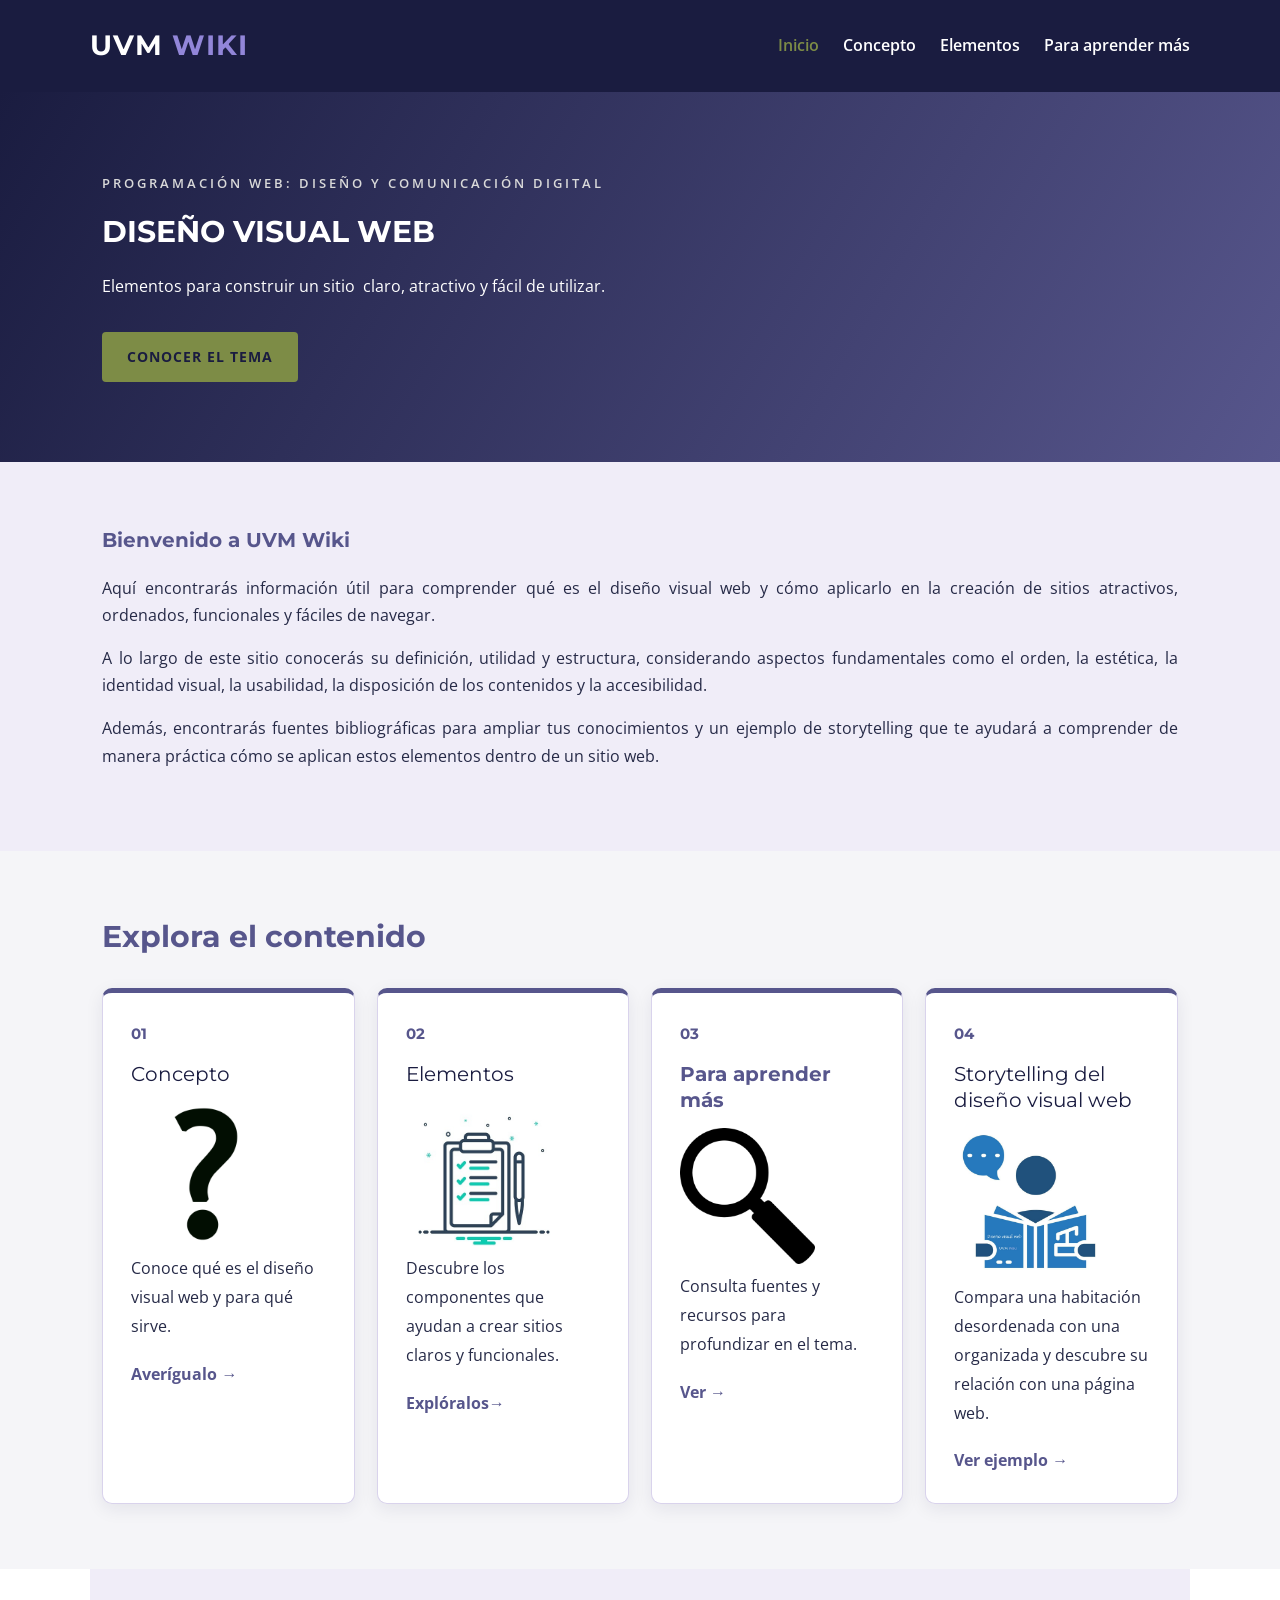
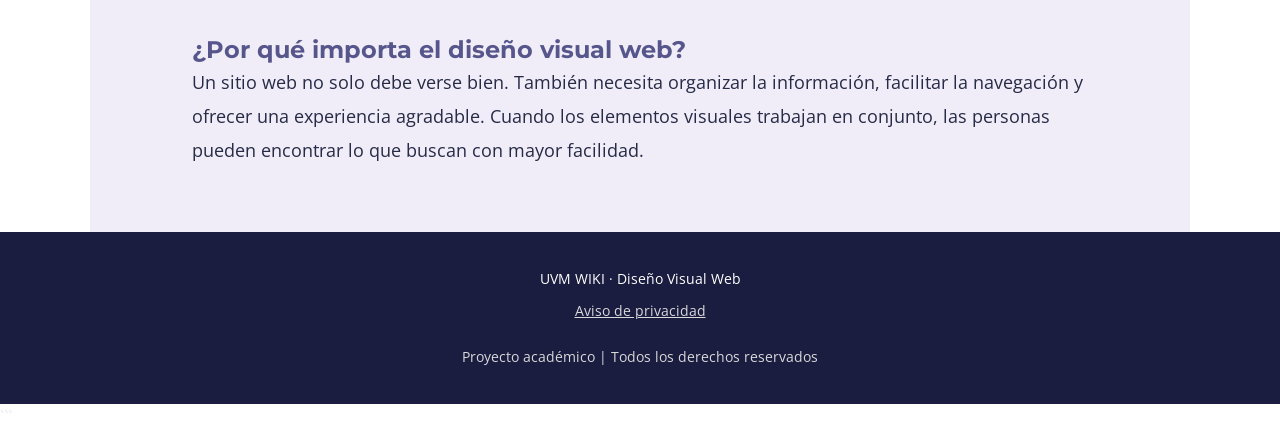
==== index.html @ 78a5c814 "Add files via upload" ====
<!DOCTYPE html>
<html lang="es">
<head>
    <meta charset="utf-8">
    <meta name="viewport" content="width=device-width, initial-scale=1.0">
    <title>UVM Wiki | Diseño Visual Web</title>
    <link rel="stylesheet" href="estilos.css">
    <link href="https://fonts.googleapis.com/css2?family=Montserrat:wght@600;700&family=Open+Sans:wght@400;600&display=swap" rel="stylesheet">
    <style type="text/css">
    body,td,th {
    font-family: "Open Sans", sans-serif;
    color: #E8EAF5;
}
    </style>
</head>

<body>
    <header class="encabezado">
        <div class="logo">UVM <span>WIKI</span></div>

        <nav>
            <a class="activo" href="index.html">Inicio</a>
            <a href="concepto.html">Concepto</a>
            <a href="elementos.html">Elementos</a>
            <a href="aprender.html">Para aprender más</a>
        </nav>
    </header>

    <main>
        <section class="portada">
            <div class="portada-texto">
                <p class="etiqueta">PROGRAMACIÓN WEB: DISEÑO Y COMUNICACIÓN DIGITAL</p>
                <h1>DISEÑO VISUAL WEB</h1>
                <p>Elementos para construir un sitio&nbsp;    claro, atractivo y fácil de utilizar.</p>
                <a class="boton" href="concepto.html">CONOCER EL TEMA</a>
          </div>
        </section>

        <section class="introduccion">
            <h2>Bienvenido a UVM Wiki</h2>
            <p>Aquí encontrarás información útil para comprender qué es el diseño visual web y cómo aplicarlo en la creación de sitios atractivos, ordenados, funcionales y fáciles de navegar.</p>
            <p>A lo largo de este sitio conocerás su definición, utilidad y estructura, considerando aspectos fundamentales como el orden, la estética, la identidad visual, la usabilidad, la disposición de los contenidos y la accesibilidad.</p>
            <p>Además, encontrarás fuentes bibliográficas para ampliar tus conocimientos y un ejemplo de storytelling que te ayudará a comprender de manera práctica cómo se aplican estos elementos dentro de un sitio web.</p>
        </section>

        <section class="secciones">
            <h2>Explora el contenido</h2>

            <div class="tarjetas">
                <article class="tarjeta">
                    <div class="numero">01</div>
                    <h3>Concepto</h3>
                    <img src="concepto.jpg" width="150" height="144" alt=""/>
                    <p>Conoce qué es el diseño visual web y para qué sirve.</p>
                    <a href="concepto.html">Averígualo →</a>
                </article>

                <article class="tarjeta">
                  <div class="numero">02</div>
                    <h3>Elementos</h3>
                    <img src="elementos.jpg" width="150" height="144" alt=""/>
                    <p>Descubre los componentes que ayudan a crear sitios claros y funcionales.</p>
                    <a href="elementos.html">Explóralos→</a>
                </article>

              <article class="tarjeta">
                    <div class="numero">03</div>
                    <h3><a href="lupa.jpeg">Para aprender más</a></h3>
<img src="Lupa.vector" width="135" height="136" alt=""/>
                    <p>Consulta fuentes y recursos para profundizar en el tema.</p>
<a href="aprender.html">Ver  →</a>
                </article>

                <article class="tarjeta">
                  <div class="numero">04</div>
<h3>Storytelling del diseño visual web</h3>
<img src="storytelling" width="150" height="147" alt=""/>
                    <p>Compara una habitación desordenada con una organizada y descubre su relación con una página web.</p>
<a href="ejemplos.html">Ver ejemplo →</a>
              </article>
            </div>
        </section>

        <section class="importancia">
            <h2>¿Por qué importa el diseño visual web?</h2>
            <p>Un sitio web no solo debe verse bien. También necesita organizar la información, facilitar la navegación y ofrecer una experiencia agradable. Cuando los elementos visuales trabajan en conjunto, las personas pueden encontrar lo que buscan con mayor facilidad.</p>
        </section>
    </main>

    <footer>
      <p>UVM WIKI · Diseño Visual Web</p>
        <a href="privacidad.html">Aviso de privacidad</a>
        <p class="copyright">Proyecto académico | Todos los derechos reservados</p>
    </footer>
</body>
</html>
```
---- estilos.css ----
* {
    box-sizing: border-box;
    margin: 0;
    padding: 0;
}

body {
    font-family: 'Open Sans', sans-serif;
    background: #FFFFFF;
    color: #262A47;
    line-height: 1.7;
}

/* ENCABEZADO */
.encabezado {
    background: #1A1C40;
    color: #FFFFFF;
    padding: 22px 7%;
    display: flex;
    justify-content: space-between;
    align-items: center;
    gap: 30px;
    flex-wrap: wrap;
}

.logo {
    font-family: 'Montserrat', sans-serif;
    font-size: 28px;
    font-weight: 700;
    letter-spacing: 1px;
}

.logo span {
    color: #9286D9;
}

nav {
    display: flex;
    flex-wrap: wrap;
    gap: 24px;
}

nav a {
    color: #FFFFFF;
    text-decoration: none;
    font-size: 16px;
    font-weight: 600;
    transition: color 0.2s;
}

nav a:hover,
nav a.activo {
    color: #7D8C46;
}

/* PORTADA */
.portada {
    background: linear-gradient(120deg, #1A1C40, #57568C);
    color: #FFFFFF;
    padding: 80px 8%;
}

.portada-texto {
    max-width: 750px;
}

.etiqueta {
    color: #D9D9D9;
    font-size: 13px;
    font-weight: 600;
    letter-spacing: 3px;
    margin-bottom: 18px;
}

h1, h2, h3 {
    font-family: 'Montserrat', sans-serif;
    line-height: 1.3;
}

h1 {
    font-size: 30px;
    margin-bottom: 22px;
}

.portada-texto > p:not(.etiqueta) {
    font-size: 16 px;
    max-width: 600px;
    margin-bottom: 32px;
    color: #FFFFFF;
    text-align: justify;
}

/* BOTONES */
.boton {
    display: inline-block;
    background: #7D8C46;
    color: #1A1C40;
    padding: 13px 25px;
    border-radius: 4px;
    text-decoration: none;
    font-weight: 700;
    font-size: 14px;
    letter-spacing: 1px;
}

.boton:hover {
    background: #637035;
}

.boton:hover {
    background: #637035;
}

/* ESPACIADO DE LAS SECCIONES */
.introduccion,
.secciones,
.importancia {
    padding: 65px 8%;
}

/* INTRODUCCIÓN: FONDO LILA DE LADO A LADO */
.introduccion {
    width: 100%;
    max-width: none;
    margin: 0;
    background-color: #F0EDF8;
}

/* TÍTULOS DE LA INTRODUCCIÓN */
.introduccion h2 {
    font-size: 20px;
    color: #57568C;
    margin-bottom: 22px;
}

/* PÁRRAFO DE LA INTRODUCCIÓN */
.introduccion p {
    margin-bottom: 16px;
    color: #262A47;
    text-align: justify;
}

/* SECCIÓN DE TARJETAS */
.secciones {
    background: #F5F5F8;
}

.tarjetas {
    display: grid;
    grid-template-columns: repeat(auto-fit, minmax(220px, 1fr));
    gap: 22px;
    margin-top: 30px;
}

.tarjeta {
    background: #FFFFFF;
    padding: 28px;
    border: 1px solid #D9D9D9;
    border-radius: 8px;
    transition: transform 0.2s, box-shadow 0.2s;
}

.tarjeta:hover {
    transform: translateY(-5px);
    box-shadow: 0 8px 22px rgba(26, 28, 64, 0.12);
}

.numero {
    color: #57568C;
    font-family: 'Montserrat', sans-serif;
    font-size: 15px;
    font-weight: 700;
    margin-bottom: 15px;
}

.tarjeta h3 {
    color: #1A1C40;
    font-size: 18px;
    margin-bottom: 12px;
}

.tarjeta p {
    font-size: 14px;
    margin-bottom: 20px;
}

.tarjeta a {
    color: #7D8C46;
    font-weight: 700;
    text-decoration: none;
}

.tarjeta a:hover {
    color: #57568C;
    text-decoration: underline;
}

/* SECCIÓN DE IMPORTANCIA */
.importancia {
    max-width: 1100px;
    margin: auto;
}

/* PIE DE PÁGINA */
footer {
    background: #1A1C40;
    color: #FFFFFF;
    padding: 35px 8%;
    text-align: center;
    font-size: 14px;
}

footer a {
    display: inline-block;
    color: #D9D9D9;
    margin: 8px 0;
}

.copyright {
    color: #D9D9D9;
    font-size: 14px;
    margin-top: 14px;
}

/* ADAPTACIÓN PARA CELULARES */
@media (max-width: 650px) {
    .encabezado {
        flex-direction: column;
        align-items: flex-start;
    }

    nav {
        gap: 14px;
    }

    .portada {
        padding: 55px 7%;
    }

    .introduccion,
    .secciones,
    .importancia {
        padding: 45px 7%;
    }

    h1 {
        font-size: 30px;
    }

    h2 {
        font-size: 23px;
    }

    .tarjeta h3 {
        font-size: 17px;
    }
}
/* Textos generales de las tarjetas */
.tarjeta,
.tarjeta h3,
.tarjeta p,
.tarjeta li {
    color: #262A47 !important;
}

/* Títulos de las cuatro tarjetas */
.tarjeta h3 {
    color: #1A1C40 !important;
    font-weight: normal;
}

/* Descripciones debajo de los títulos */
.tarjeta p {
    color: #262A47 !important;
    font-size: 16px;
    line-height: 1.8;
}

/* Enlaces de las tarjetas */
.tarjeta a {
    color: #57568C !important;
}

/* Sección: ¿Por qué importa el diseño visual web? */
.importancia {
    background-color: #F0EDF8 !important;
    color: #262A47 !important;
}

/* Títulos de la sección Importancia */
.importancia h2,
.importancia h3,
.importancia h4 {
    color: #57568C !important;
}

/* Párrafos y listas de la sección Importancia */
.importancia p,
.importancia li {
    color: #262A47 !important;
    font-size: 18px;
    line-height: 1.9;
}

/* Cualquier texto dentro de Importancia */
.importancia * {
    color: #262A47;
}

/* Mantener los títulos morados */
.importancia h2,
.importancia h3,
.importancia h4 {
    color: #57568C !important;
}

.resumen {
    background-color: #FFFFFF !important;
    color: #262A47 !important;
}


.resumen h3 {
    color: #57568C !important;
}

.resumen p {
    color: #262A47 !important;
}/* CUATRO TARJETAS UVM WIKI */
.tarjetas .tarjeta {
    background-color: #FFFFFF;
    color: #262A47;
    border: 1px solid #D9D3EC;
    border-top: 5px solid #57568C;
    border-radius: 10px;
    padding: 28px;
    box-shadow: 0 5px 18px rgba(26, 28, 64, 0.08);
    transition: transform 0.25s ease,
                box-shadow 0.25s ease;
}

.tarjetas .tarjeta h3 {
    color: #1A1C40 !important;
    font-size: 20px;
    margin-bottom: 15px;
}

.tarjetas .tarjeta p {
    color: #262A47 !important;
    font-size: 16px;
    line-height: 1.8;
}

.tarjetas .tarjeta a {
    display: inline-block;
    color: #57568C !important;
    font-weight: 700;
    text-decoration: none;
}

.tarjetas .tarjeta a:hover {
    color: #7D8C46 !important;
    text-decoration: underline;
}

.tarjetas .tarjeta:hover {
    transform: translateY(-5px);
    box-shadow: 0 10px 25px rgba(26, 28, 64, 0.14);
    border-top-color: #9286D9;
}/* CORREGIR EL TITULO SOBRE LAS CUATRO TARJETAS */
.secciones > h2 {
    color: #57568C !important;
    font-family: 'Montserrat', sans-serif;
    font-size: 30px;
    line-height: 1.4;
    margin-bottom: 20px;
}

.secciones > p {
    color: #262A47 !important;
    font-size: 17px;
    line-height: 1.8;
    margin-bottom: 25px;
}
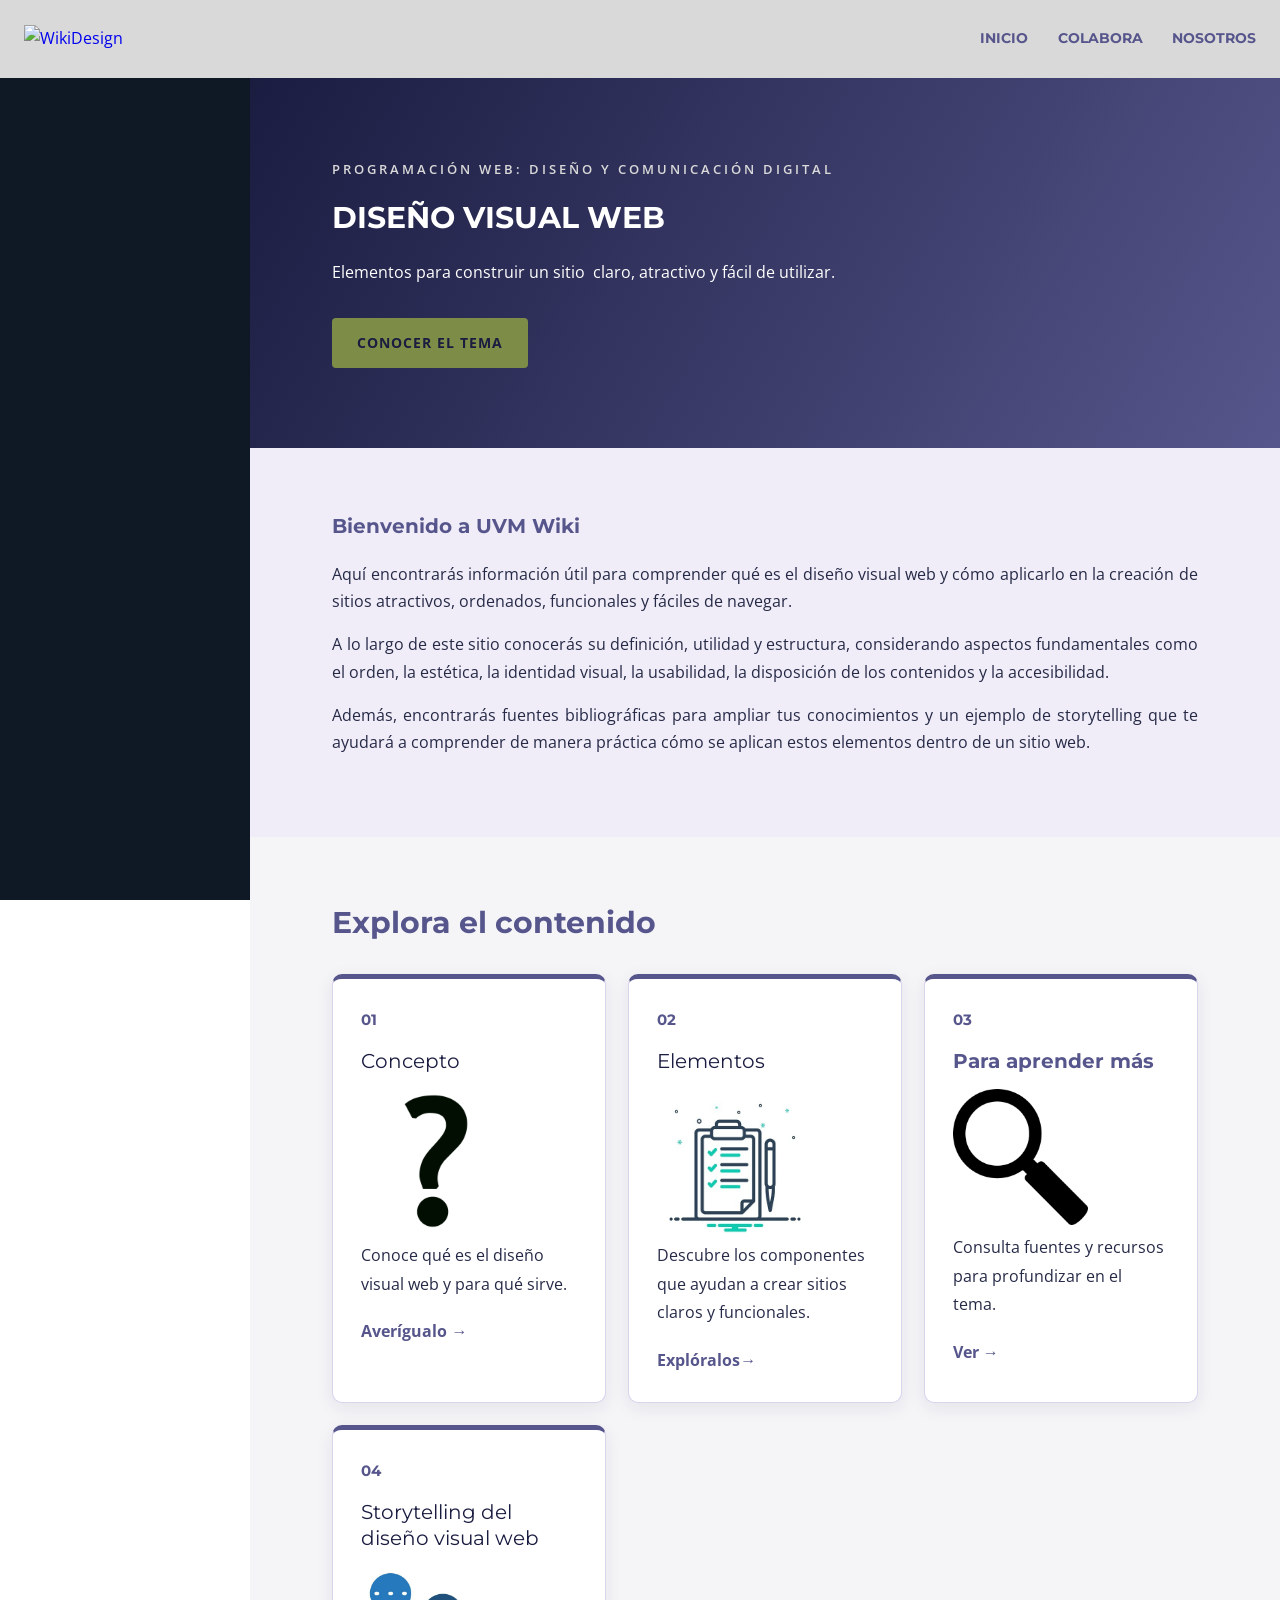
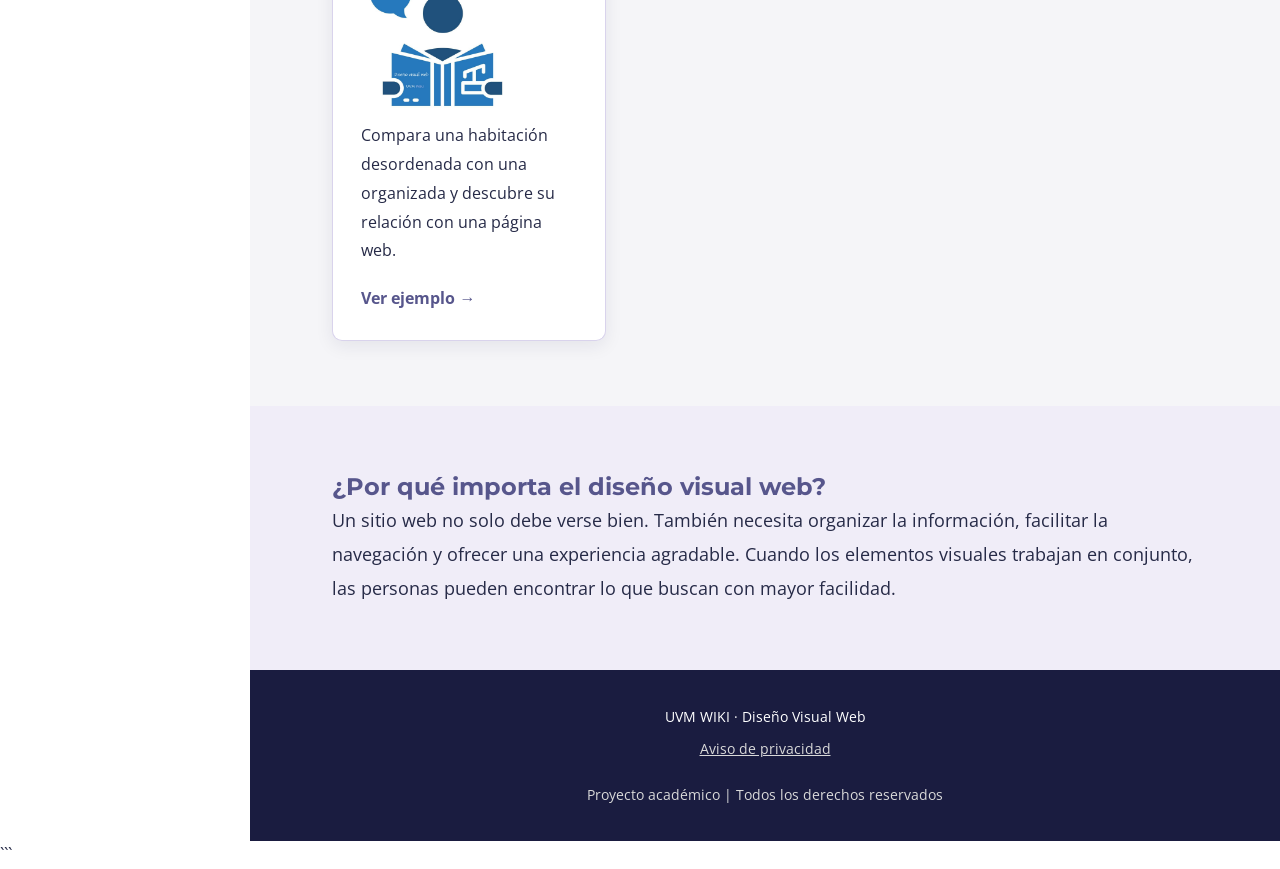
==== commit 027301ea: "Add files via upload" ====
--- a/index.html
+++ b/index.html
@@ -6,26 +6,23 @@
     <meta name="viewport" content="width=device-width, initial-scale=1.0">
     <title>UVM Wiki | Diseño Visual Web</title>
     <link rel="stylesheet" href="estilos.css">
+<link rel="stylesheet" href="integracion.css">
     <link href="https://fonts.googleapis.com/css2?family=Montserrat:wght@600;700&family=Open+Sans:wght@400;600&display=swap" rel="stylesheet">
-    <style type="text/css">
-    body,td,th {
-    font-family: "Open Sans", sans-serif;
-    color: #E8EAF5;
-}
-    </style>
+    
 </head>
 
 <body>
-    <header class="encabezado">
-        <div class="logo">UVM <span>WIKI</span></div>
-
-        <nav>
-            <a class="activo" href="index.html">Inicio</a>
-            <a href="concepto.html">Concepto</a>
-            <a href="elementos.html">Elementos</a>
-            <a href="aprender.html">Para aprender más</a>
-        </nav>
-    </header>
+    <header class="barra-superior">
+  <a class="marca" href="https://uvmwiki.dreamhosters.com/index.html" aria-label="WikiDesign, ir al inicio">
+    <img src="assets/logo-principal.png" alt="WikiDesign">
+  </a>
+  <nav aria-label="Navegación principal">
+    <a href="https://uvmwiki.dreamhosters.com/index.html">Inicio</a>
+    <a href="https://uvmwiki.dreamhosters.com/colabora/">Colabora</a>
+    <a href="https://uvmwiki.dreamhosters.com/nosotros/">Nosotros</a>
+  </nav>
+</header>
+<aside class="sidebar" aria-label="Menú lateral de temas"></aside>
 
     <main>
         <section class="portada">
@@ -77,8 +74,7 @@
 <h3>Storytelling del diseño visual web</h3>
 <img src="storytelling" width="150" height="147" alt=""/>
                     <p>Compara una habitación desordenada con una organizada y descubre su relación con una página web.</p>
-<a href="ejemplos.html">Ver ejemplo →</a>
-              </article>
+<a href="./ejemplos.html">Ver ejemplo →</a>              </article>
             </div>
         </section>
 
@@ -93,6 +89,7 @@
         <a href="privacidad.html">Aviso de privacidad</a>
         <p class="copyright">Proyecto académico | Todos los derechos reservados</p>
     </footer>
+<script src="js/menu-temas.js"></script>
 </body>
 </html>
 ```
--- a/estilos.css
+++ b/estilos.css
@@ -382,3 +382,26 @@
     line-height: 1.8;
     margin-bottom: 25px;
 }
+
+/* Botón para regresar al inicio */
+.volver-inicio {
+    margin: 30px 0;
+    text-align: center;
+}
+
+.volver-inicio a {
+    display: inline-block;
+    background-color: #1A1C40;
+    color: #FFFFFF;
+    padding: 12px 22px;
+    border-radius: 8px;
+    text-decoration: none;
+    font-weight: 600;
+    transition: background-color 0.3s ease;
+}
+
+.volver-inicio a:hover {
+    background-color: #7D8C46;
+    color: #FFFFFF;
+}
+
--- a/integracion.css
+++ b/integracion.css
@@ -0,0 +1,297 @@
+@import url('https://fonts.googleapis.com/css2?family=Lora:wght@400;500;600;700&family=Montserrat:wght@400;500;600;700;800&family=Open+Sans:wght@400;500;600;700&display=swap');
+
+:root {
+  --fondo: #0F1926;
+  --azul-profundo: #1A1C40;
+  --azul-panel: #262A47;
+  --morado: #57568C;
+  --lila: #9286D9;
+  --gris-claro: #D9D9D9;
+  --oliva: #7D8C46;
+}
+
+* { box-sizing: border-box; }
+
+body {
+  padding-top: 0;
+  background: #FFFFFF;
+}
+
+/* Menú principal superior */
+.barra-superior {
+  min-height: 78px;
+  width: 100%;
+  display: flex;
+  align-items: center;
+  justify-content: space-between;
+  gap: 24px;
+  padding: 10px 24px;
+  background: var(--gris-claro);
+  position: sticky;
+  top: 0;
+  z-index: 100;
+}
+
+.barra-superior .marca {
+  display: block;
+  flex: 0 0 auto;
+  width: min(190px, 25vw);
+  text-decoration: none;
+}
+
+.barra-superior .marca img {
+  display: block;
+  width: 100%;
+  height: auto;
+}
+
+.barra-superior nav {
+  display: flex;
+  align-items: center;
+  justify-content: center;
+  flex-wrap: wrap;
+  gap: clamp(12px, 2.3vw, 32px);
+  margin-left: auto;
+}
+
+.barra-superior nav a {
+  color: var(--morado);
+  font-family: "Montserrat", sans-serif;
+  font-size: 14px;
+  font-weight: 700;
+  text-decoration: none;
+  text-transform: uppercase;
+  white-space: nowrap;
+}
+
+.barra-superior nav a:hover,
+.barra-superior nav a[aria-current="page"] {
+  color: var(--oliva);
+}
+
+/* Menú lateral izquierdo de temas */
+.sidebar {
+  position: fixed;
+  top: 78px;
+  bottom: 0;
+  left: 0;
+  width: 250px;
+  overflow-x: visible;
+  overflow-y: auto;
+  display: block;
+  background: var(--fondo);
+  z-index: 95;
+}
+
+.panel-menu {
+  position: relative;
+  isolation: isolate;
+  overflow: visible;
+  margin: 0;
+  padding: 16px;
+  background: var(--fondo);
+}
+
+.panel-menu.temas { z-index: 2; }
+.panel-menu::before {
+  content: "";
+  position: absolute;
+  z-index: 0;
+  inset: 0;
+  border-radius: 0 0 5rem 0;
+  pointer-events: none;
+}
+.panel-menu.temas::before { background: var(--morado); }
+.panel-menu summary,
+.panel-menu nav,
+.panel-menu .tema-activo {
+  position: relative;
+  z-index: 1;
+}
+.panel-menu > summary {
+  display: flex;
+  align-items: center;
+  justify-content: space-between;
+  padding: 4px 0 12px;
+  color: var(--gris-claro);
+  font-family: "Montserrat", sans-serif;
+  font-size: 17px;
+  font-weight: 700;
+  cursor: pointer;
+  list-style: none;
+}
+.panel-menu > summary::-webkit-details-marker { display: none; }
+.panel-menu > summary::marker { content: ""; }
+.panel-menu > summary::after {
+  content: "↑";
+  display: grid;
+  place-items: center;
+  flex: 0 0 2rem;
+  width: 2rem;
+  height: 2rem;
+  border-radius: 50%;
+  background: var(--gris-claro);
+  color: var(--azul-profundo);
+  font-size: 1.35rem;
+  font-weight: bold;
+  line-height: 1;
+}
+.panel-menu:not([open]) > summary::after { content: "↓"; }
+
+.sidebar nav {
+  display: block;
+  margin: 0;
+  padding: 0 0 2rem;
+}
+.sidebar nav ul {
+  display: block;
+  list-style: none;
+  padding: 0;
+  margin: 0;
+}
+.sidebar nav li {
+  display: block;
+  margin: 0 0 8px;
+  padding: 0;
+}
+.sidebar nav a {
+  color: var(--gris-claro);
+  font-size: 12.5px;
+  line-height: 1.35;
+  text-decoration: none;
+}
+.sidebar nav a:hover { color: #FFFFFF; }
+.icono-tema {
+  display: block;
+  width: 20px;
+  height: 20px;
+  flex: 0 0 20px;
+  object-fit: contain;
+}
+.panel-menu.temas .tema-item { position: relative; }
+.panel-menu.temas .tema-boton {
+  display: flex;
+  align-items: center;
+  gap: .55rem;
+  width: 100%;
+  padding: 7px 1.4rem 7px 0;
+  border: 0;
+  background: transparent;
+  cursor: pointer;
+  text-align: left;
+  color: var(--gris-claro);
+  font-family: "Open Sans", sans-serif;
+  font-size: 13px;
+  line-height: 1.35;
+}
+.panel-menu.temas .tema-boton::after {
+  content: "▸";
+  position: absolute;
+  right: .35rem;
+  font-size: .85rem;
+  color: var(--gris-claro);
+}
+.panel-menu.temas .tema-boton:hover span,
+.panel-menu.temas .tema-item.abierto .tema-boton span {
+  text-decoration: underline;
+}
+.panel-menu.temas .parejas {
+  position: absolute;
+  left: 100%;
+  top: -4px;
+  z-index: 150;
+  min-width: 250px;
+  max-width: 320px;
+  margin: 0 0 0 6px;
+  padding: 10px 6px;
+  list-style: none;
+  background: var(--azul-panel);
+  border: 1px solid var(--morado);
+  border-radius: 0 16px 16px 16px;
+  box-shadow: 6px 8px 24px rgba(0,0,0,.35);
+  display: none;
+}
+.panel-menu.temas .parejas::before {
+  content: "";
+  position: absolute;
+  left: -8px;
+  top: 0;
+  width: 8px;
+  height: 100%;
+}
+.panel-menu.temas .tema-item:hover .parejas,
+.panel-menu.temas .tema-item:focus-within .parejas,
+.panel-menu.temas .tema-item.abierto .parejas { display: block; }
+.panel-menu.temas .parejas li { margin: 0; }
+.panel-menu.temas .parejas a {
+  display: block;
+  padding: 7px 12px;
+  border-radius: 10px;
+  color: #e4e2f5;
+  font-size: 12.5px;
+  line-height: 1.35;
+}
+.panel-menu.temas .parejas a:hover {
+  background: var(--morado);
+  color: #FFFFFF;
+}
+.panel-menu.temas .tema-activo .tema-boton span {
+  font-weight: 700;
+  text-decoration: underline;
+  text-underline-offset: 2px;
+}
+
+/* Mantener el contenido de Etapa 4, dejando espacio para el menú lateral */
+body > main {
+  margin-left: 250px;
+  width: calc(100% - 250px);
+  min-width: 0;
+}
+body > footer {
+  margin-left: 250px;
+}
+
+/* Evitar que reglas globales del CSS original afecten los submenús */
+.sidebar, .sidebar * { box-sizing: border-box; }
+.sidebar img { max-width: 100%; }
+.sidebar .tema-boton img { width: 20px; height: 20px; }
+.sidebar .parejas { padding-left: 6px; }
+.sidebar .parejas li { margin: 0; }
+.sidebar .parejas a { white-space: normal; }
+
+/* Tablet y móvil */
+@media (max-width: 900px) {
+  .barra-superior {
+    flex-wrap: wrap;
+    justify-content: center;
+    gap: 10px 20px;
+  }
+  .barra-superior .marca { width: 160px; }
+  .barra-superior nav { margin: 0; }
+  .sidebar { width: 230px; }
+  body > main { margin-left: 230px; width: calc(100% - 230px); }
+  body > footer { margin-left: 230px; }
+}
+@media (max-width: 700px) {
+  .barra-superior { position: relative; padding: 12px 16px; }
+  .barra-superior nav { gap: 10px 16px; }
+  .barra-superior nav a { font-size: 12px; }
+  .sidebar {
+    position: relative;
+    top: auto;
+    bottom: auto;
+    width: 100%;
+    max-height: none;
+    overflow: visible;
+  }
+  body > main { margin-left: 0; width: 100%; }
+  body > footer { margin-left: 0; }
+  .panel-menu.temas .parejas {
+    position: static;
+    margin: 4px 0 8px 28px;
+    min-width: 0;
+    max-width: none;
+    border-radius: 12px;
+    box-shadow: none;
+  }
+}
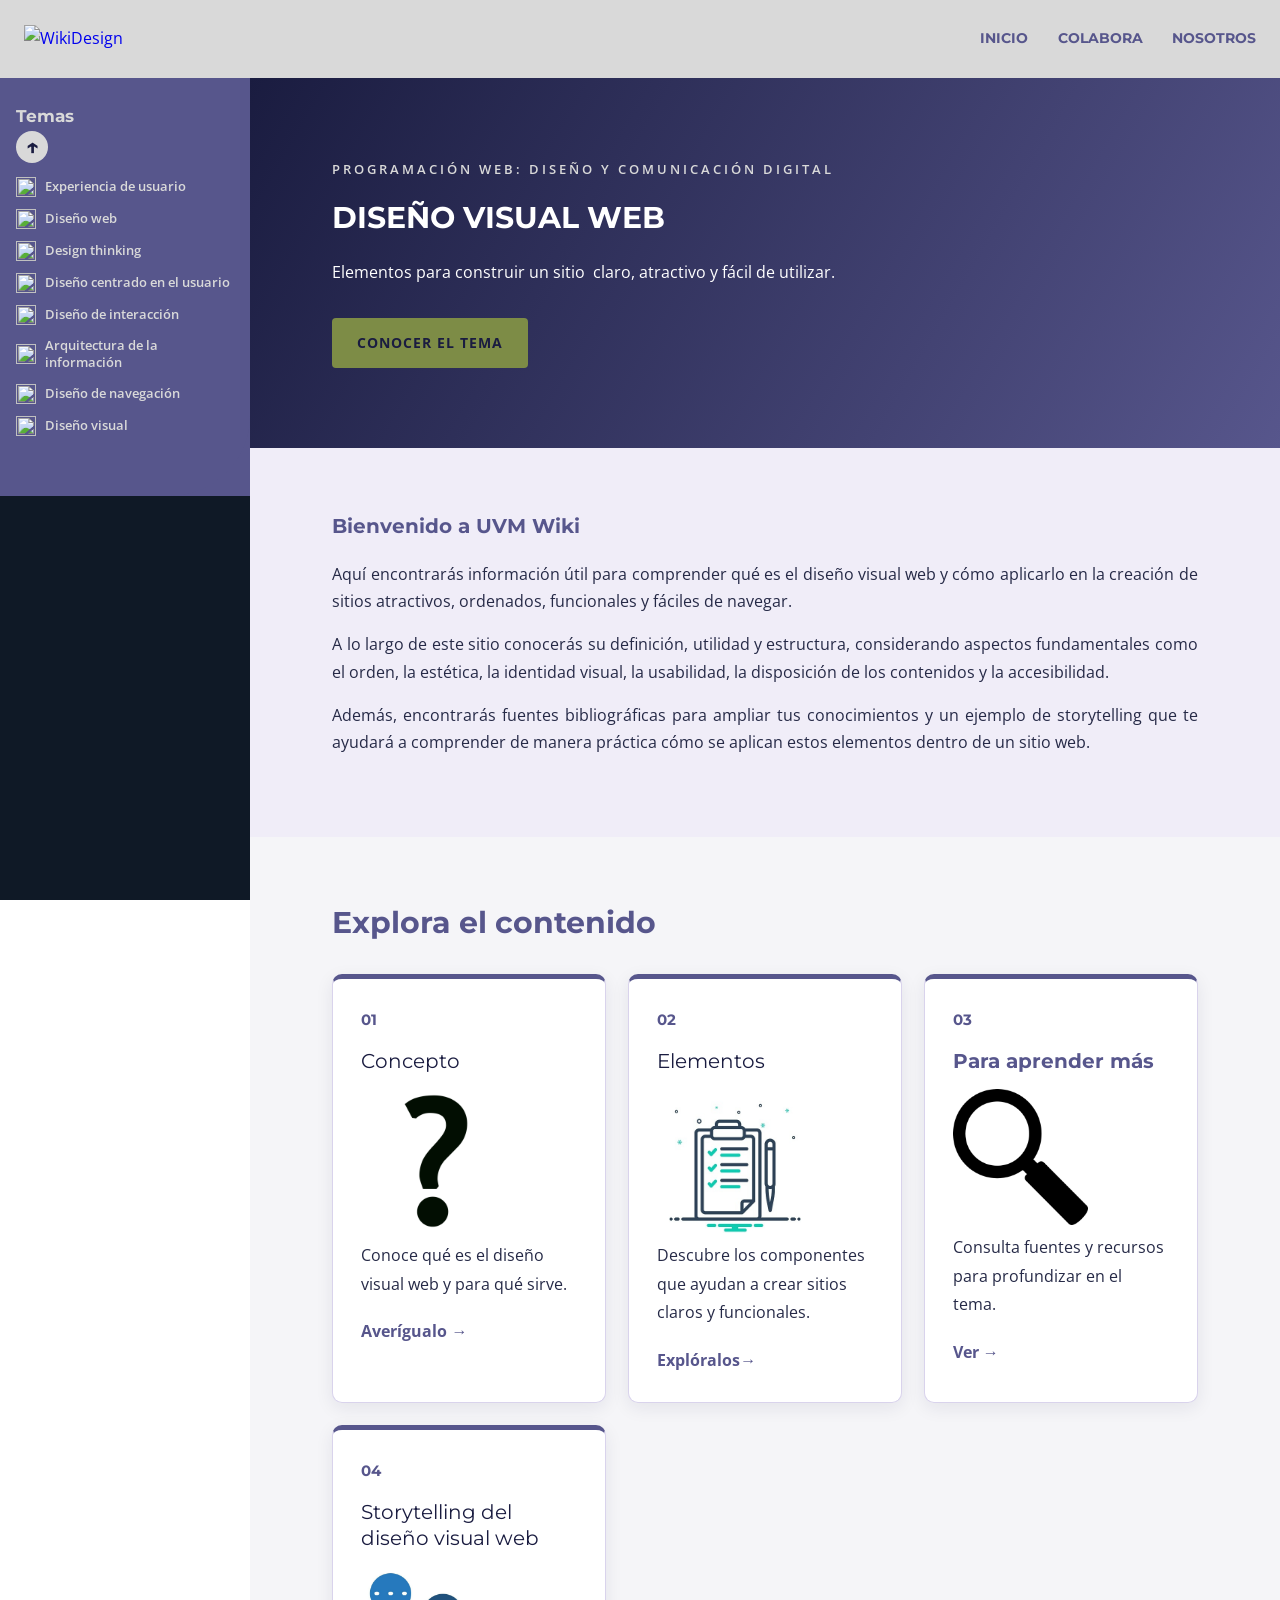
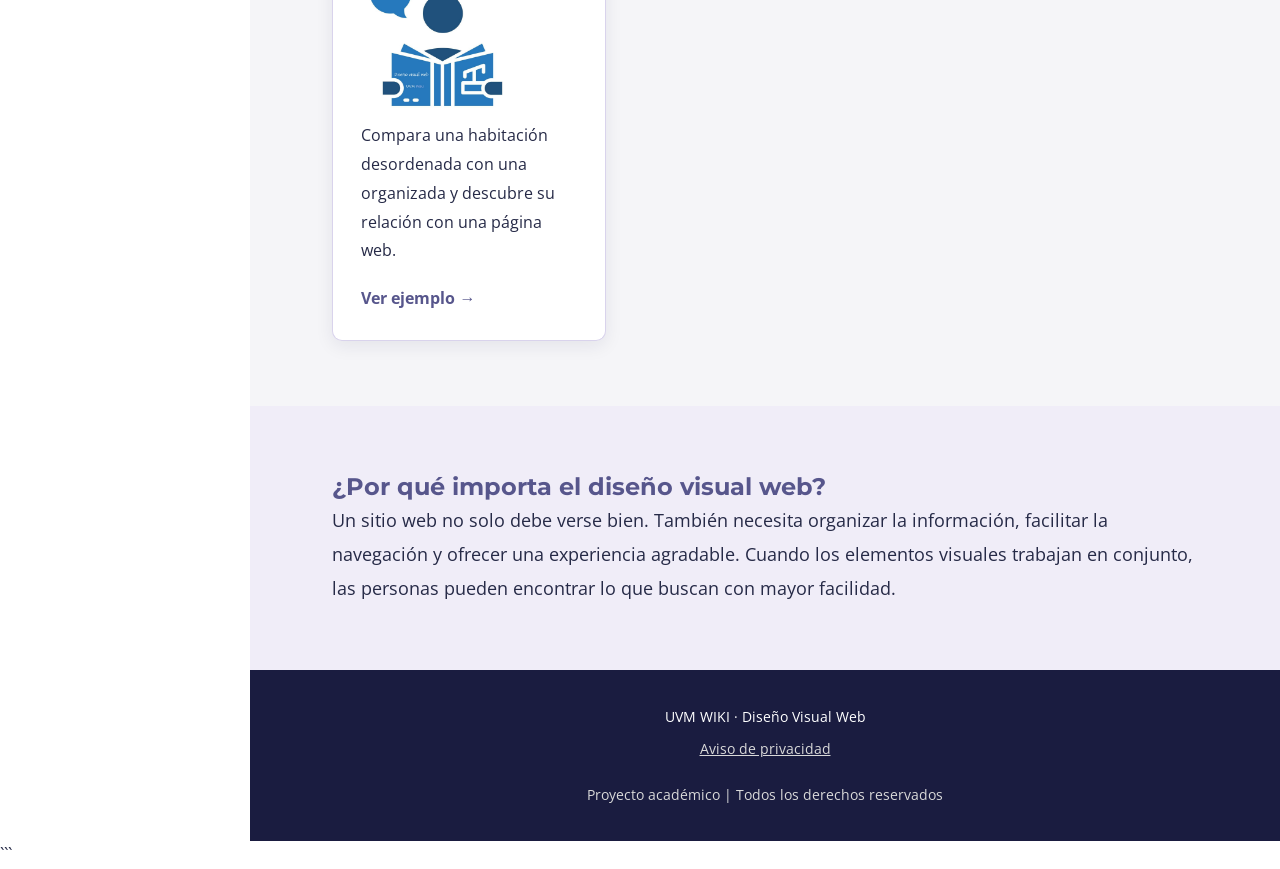
==== commit 8d63b1a7: "Add files via upload" ====
--- a/index.html
+++ b/index.html
@@ -1,96 +1,134 @@
-
-<!DOCTYPE html>
-<html lang="es">
-<head>
-    <meta charset="utf-8">
-    <meta name="viewport" content="width=device-width, initial-scale=1.0">
-    <title>UVM Wiki | Diseño Visual Web</title>
-    <link rel="stylesheet" href="estilos.css">
-<link rel="stylesheet" href="integracion.css">
-    <link href="https://fonts.googleapis.com/css2?family=Montserrat:wght@600;700&family=Open+Sans:wght@400;600&display=swap" rel="stylesheet">
-    
-</head>
-
-<body>
-    <header class="barra-superior">
-  <a class="marca" href="https://uvmwiki.dreamhosters.com/index.html" aria-label="WikiDesign, ir al inicio">
-    <img src="assets/logo-principal.png" alt="WikiDesign">
-  </a>
-  <nav aria-label="Navegación principal">
-    <a href="https://uvmwiki.dreamhosters.com/index.html">Inicio</a>
-    <a href="https://uvmwiki.dreamhosters.com/colabora/">Colabora</a>
-    <a href="https://uvmwiki.dreamhosters.com/nosotros/">Nosotros</a>
-  </nav>
-</header>
-<aside class="sidebar" aria-label="Menú lateral de temas"></aside>
-
-    <main>
-        <section class="portada">
-            <div class="portada-texto">
-                <p class="etiqueta">PROGRAMACIÓN WEB: DISEÑO Y COMUNICACIÓN DIGITAL</p>
-                <h1>DISEÑO VISUAL WEB</h1>
-                <p>Elementos para construir un sitio&nbsp;    claro, atractivo y fácil de utilizar.</p>
-                <a class="boton" href="concepto.html">CONOCER EL TEMA</a>
-          </div>
-        </section>
-
-        <section class="introduccion">
-            <h2>Bienvenido a UVM Wiki</h2>
-            <p>Aquí encontrarás información útil para comprender qué es el diseño visual web y cómo aplicarlo en la creación de sitios atractivos, ordenados, funcionales y fáciles de navegar.</p>
-            <p>A lo largo de este sitio conocerás su definición, utilidad y estructura, considerando aspectos fundamentales como el orden, la estética, la identidad visual, la usabilidad, la disposición de los contenidos y la accesibilidad.</p>
-            <p>Además, encontrarás fuentes bibliográficas para ampliar tus conocimientos y un ejemplo de storytelling que te ayudará a comprender de manera práctica cómo se aplican estos elementos dentro de un sitio web.</p>
-        </section>
-
-        <section class="secciones">
-            <h2>Explora el contenido</h2>
-
-            <div class="tarjetas">
-                <article class="tarjeta">
-                    <div class="numero">01</div>
-                    <h3>Concepto</h3>
-                    <img src="concepto.jpg" width="150" height="144" alt=""/>
-                    <p>Conoce qué es el diseño visual web y para qué sirve.</p>
-                    <a href="concepto.html">Averígualo →</a>
-                </article>
-
-                <article class="tarjeta">
-                  <div class="numero">02</div>
-                    <h3>Elementos</h3>
-                    <img src="elementos.jpg" width="150" height="144" alt=""/>
-                    <p>Descubre los componentes que ayudan a crear sitios claros y funcionales.</p>
-                    <a href="elementos.html">Explóralos→</a>
-                </article>
-
-              <article class="tarjeta">
-                    <div class="numero">03</div>
-                    <h3><a href="lupa.jpeg">Para aprender más</a></h3>
-<img src="Lupa.vector" width="135" height="136" alt=""/>
-                    <p>Consulta fuentes y recursos para profundizar en el tema.</p>
-<a href="aprender.html">Ver  →</a>
-                </article>
-
-                <article class="tarjeta">
-                  <div class="numero">04</div>
-<h3>Storytelling del diseño visual web</h3>
-<img src="storytelling" width="150" height="147" alt=""/>
-                    <p>Compara una habitación desordenada con una organizada y descubre su relación con una página web.</p>
-<a href="./ejemplos.html">Ver ejemplo →</a>              </article>
-            </div>
-        </section>
-
-        <section class="importancia">
-            <h2>¿Por qué importa el diseño visual web?</h2>
-            <p>Un sitio web no solo debe verse bien. También necesita organizar la información, facilitar la navegación y ofrecer una experiencia agradable. Cuando los elementos visuales trabajan en conjunto, las personas pueden encontrar lo que buscan con mayor facilidad.</p>
-        </section>
-    </main>
-
-    <footer>
-      <p>UVM WIKI · Diseño Visual Web</p>
-        <a href="privacidad.html">Aviso de privacidad</a>
-        <p class="copyright">Proyecto académico | Todos los derechos reservados</p>
-    </footer>
-<script src="js/menu-temas.js"></script>
-</body>
-</html>
-```
-
+
+<!DOCTYPE html>
+<html lang="es">
+<head>
+    <meta charset="utf-8">
+    <meta name="viewport" content="width=device-width, initial-scale=1.0">
+    <title>UVM Wiki | Diseño Visual Web</title>
+    <link rel="stylesheet" href="estilos.css">
+<link rel="stylesheet" href="integracion.css">
+    <link href="https://fonts.googleapis.com/css2?family=Montserrat:wght@600;700&family=Open+Sans:wght@400;600&display=swap" rel="stylesheet">
+    
+<style>
+/* Ajustes de respaldo para que el logo y el menú lateral siempre sean visibles */
+.barra-superior { display:flex; align-items:center; gap:24px; min-height:78px; }
+.barra-superior .marca { display:block; flex:0 0 190px; width:190px; max-width:100%; }
+.barra-superior .marca img { display:block !important; width:190px !important; max-width:100% !important; height:auto !important; visibility:visible !important; opacity:1 !important; object-fit:contain; }
+.sidebar { position:fixed; top:78px; bottom:0; left:0; width:250px; max-height:calc(100vh - 78px); overflow-y:auto; display:block !important; visibility:visible !important; z-index:95; background:#0F1926; }
+.sidebar .panel-menu.temas { display:block !important; visibility:visible !important; min-height:160px; padding:16px; background:#57568C; color:#D9D9D9; }
+.sidebar .panel-menu.temas > summary { display:block; color:#D9D9D9; font-weight:700; cursor:pointer; padding:8px 0 14px; }
+.sidebar .menu-respaldo { list-style:none; padding:0; margin:0; }
+.sidebar .menu-respaldo li { margin:0 0 12px; }
+.sidebar .menu-respaldo a { display:flex; align-items:center; gap:9px; color:#D9D9D9; font-size:13px; line-height:1.35; text-decoration:none; }
+.sidebar .menu-respaldo a:hover { color:#FFFFFF; text-decoration:underline; }
+.sidebar .menu-respaldo img { display:block; width:20px; height:20px; object-fit:contain; }
+body > main { margin-left:250px; width:calc(100% - 250px); }
+body > footer { margin-left:250px; }
+@media(max-width:700px) {
+ .barra-superior { position:relative; flex-wrap:wrap; justify-content:center; }
+ .sidebar { position:relative; top:auto; bottom:auto; width:100%; max-height:none; }
+ body > main, body > footer { margin-left:0; width:100%; }
+}
+</style>
+</head>
+
+<body>
+    <header class="barra-superior">
+  <a class="marca" href="index.html" aria-label="WikiDesign, ir al inicio">
+    <img src="assets/logo-principal.png" alt="WikiDesign" style="display:block;width:190px;max-width:100%;height:auto;min-height:1px;object-fit:contain;">
+  </a>
+  <nav aria-label="Navegación principal">
+    <a href="https://uvmwiki.dreamhosters.com/index.html">Inicio</a>
+    <a href="https://uvmwiki.dreamhosters.com/colabora/">Colabora</a>
+    <a href="https://uvmwiki.dreamhosters.com/nosotros/">Nosotros</a>
+  </nav>
+</header>
+<aside class="sidebar" aria-label="Menú lateral de temas">
+  <details class="panel-menu temas" open>
+    <summary>Temas</summary>
+    <nav aria-label="Temas">
+      <ul class="menu-respaldo">
+        <li><a href="https://danabiu.github.io/wiki-experiencia-usuario/"><img src="assets/icons/experiencia-usuario.png" alt=""> Experiencia de usuario</a></li>
+        <li><a href="https://wikidigitaldigitaldesign.netlify.app"><img src="assets/icons/diseno-web.png" alt=""> Diseño web</a></li>
+        <li><a href="https://uvmwiki.dreamhosters.com/eqp27/"><img src="assets/icons/design-thinking.png" alt=""> Design thinking</a></li>
+        <li><a href="https://wikipareja28.github.io/A9_PAREJA28-/"><img src="assets/icons/diseno-centrado-usuario.png" alt=""> Diseño centrado en el usuario</a></li>
+        <li><a href="https://elizabethvzago.github.io/WikidesignMariayEli-dis-interaccion/"><img src="assets/icons/diseno-interaccion.png" alt=""> Diseño de interacción</a></li>
+        <li><a href="https://uvmwiki.dreamhosters.com/eqp22/"><img src="assets/icons/arquitectura-informacion.png" alt=""> Arquitectura de la información</a></li>
+        <li><a href="https://uvmwiki.dreamhosters.com/eqp25/"><img src="assets/icons/diseno-navegacion.png" alt=""> Diseño de navegación</a></li>
+        <li><a href="https://uvmwiki.dreamhosters.com/eqp25/"><img src="assets/icons/diseno-visual.png" alt=""> Diseño visual</a></li>
+      </ul>
+    </nav>
+  </details>
+</aside>
+
+    <main>
+        <section class="portada">
+            <div class="portada-texto">
+                <p class="etiqueta">PROGRAMACIÓN WEB: DISEÑO Y COMUNICACIÓN DIGITAL</p>
+                <h1>DISEÑO VISUAL WEB</h1>
+                <p>Elementos para construir un sitio&nbsp;    claro, atractivo y fácil de utilizar.</p>
+                <a class="boton" href="concepto.html">CONOCER EL TEMA</a>
+          </div>
+        </section>
+
+        <section class="introduccion">
+            <h2>Bienvenido a UVM Wiki</h2>
+            <p>Aquí encontrarás información útil para comprender qué es el diseño visual web y cómo aplicarlo en la creación de sitios atractivos, ordenados, funcionales y fáciles de navegar.</p>
+            <p>A lo largo de este sitio conocerás su definición, utilidad y estructura, considerando aspectos fundamentales como el orden, la estética, la identidad visual, la usabilidad, la disposición de los contenidos y la accesibilidad.</p>
+            <p>Además, encontrarás fuentes bibliográficas para ampliar tus conocimientos y un ejemplo de storytelling que te ayudará a comprender de manera práctica cómo se aplican estos elementos dentro de un sitio web.</p>
+        </section>
+
+        <section class="secciones">
+            <h2>Explora el contenido</h2>
+
+            <div class="tarjetas">
+                <article class="tarjeta">
+                    <div class="numero">01</div>
+                    <h3>Concepto</h3>
+                    <img src="concepto.jpg" width="150" height="144" alt=""/>
+                    <p>Conoce qué es el diseño visual web y para qué sirve.</p>
+                    <a href="concepto.html">Averígualo →</a>
+                </article>
+
+                <article class="tarjeta">
+                  <div class="numero">02</div>
+                    <h3>Elementos</h3>
+                    <img src="elementos.jpg" width="150" height="144" alt=""/>
+                    <p>Descubre los componentes que ayudan a crear sitios claros y funcionales.</p>
+                    <a href="elementos.html">Explóralos→</a>
+                </article>
+
+              <article class="tarjeta">
+                    <div class="numero">03</div>
+                    <h3><a href="lupa.jpeg">Para aprender más</a></h3>
+<img src="Lupa.vector" width="135" height="136" alt=""/>
+                    <p>Consulta fuentes y recursos para profundizar en el tema.</p>
+<a href="aprender.html">Ver  →</a>
+                </article>
+
+                <article class="tarjeta">
+                  <div class="numero">04</div>
+<h3>Storytelling del diseño visual web</h3>
+<img src="storytelling" width="150" height="147" alt=""/>
+                    <p>Compara una habitación desordenada con una organizada y descubre su relación con una página web.</p>
+<a href="ejemplos.html">Ver ejemplo →</a>
+              </article>
+            </div>
+        </section>
+
+        <section class="importancia">
+            <h2>¿Por qué importa el diseño visual web?</h2>
+            <p>Un sitio web no solo debe verse bien. También necesita organizar la información, facilitar la navegación y ofrecer una experiencia agradable. Cuando los elementos visuales trabajan en conjunto, las personas pueden encontrar lo que buscan con mayor facilidad.</p>
+        </section>
+    </main>
+
+    <footer>
+      <p>UVM WIKI · Diseño Visual Web</p>
+        <a href="privacidad.html">Aviso de privacidad</a>
+        <p class="copyright">Proyecto académico | Todos los derechos reservados</p>
+    </footer>
+<script src="js/menu-temas.js"></script>
+</body>
+</html>
+```
+
--- a/estilos.css
+++ b/estilos.css
@@ -382,26 +382,3 @@
     line-height: 1.8;
     margin-bottom: 25px;
 }
-
-/* Botón para regresar al inicio */
-.volver-inicio {
-    margin: 30px 0;
-    text-align: center;
-}
-
-.volver-inicio a {
-    display: inline-block;
-    background-color: #1A1C40;
-    color: #FFFFFF;
-    padding: 12px 22px;
-    border-radius: 8px;
-    text-decoration: none;
-    font-weight: 600;
-    transition: background-color 0.3s ease;
-}
-
-.volver-inicio a:hover {
-    background-color: #7D8C46;
-    color: #FFFFFF;
-}
-
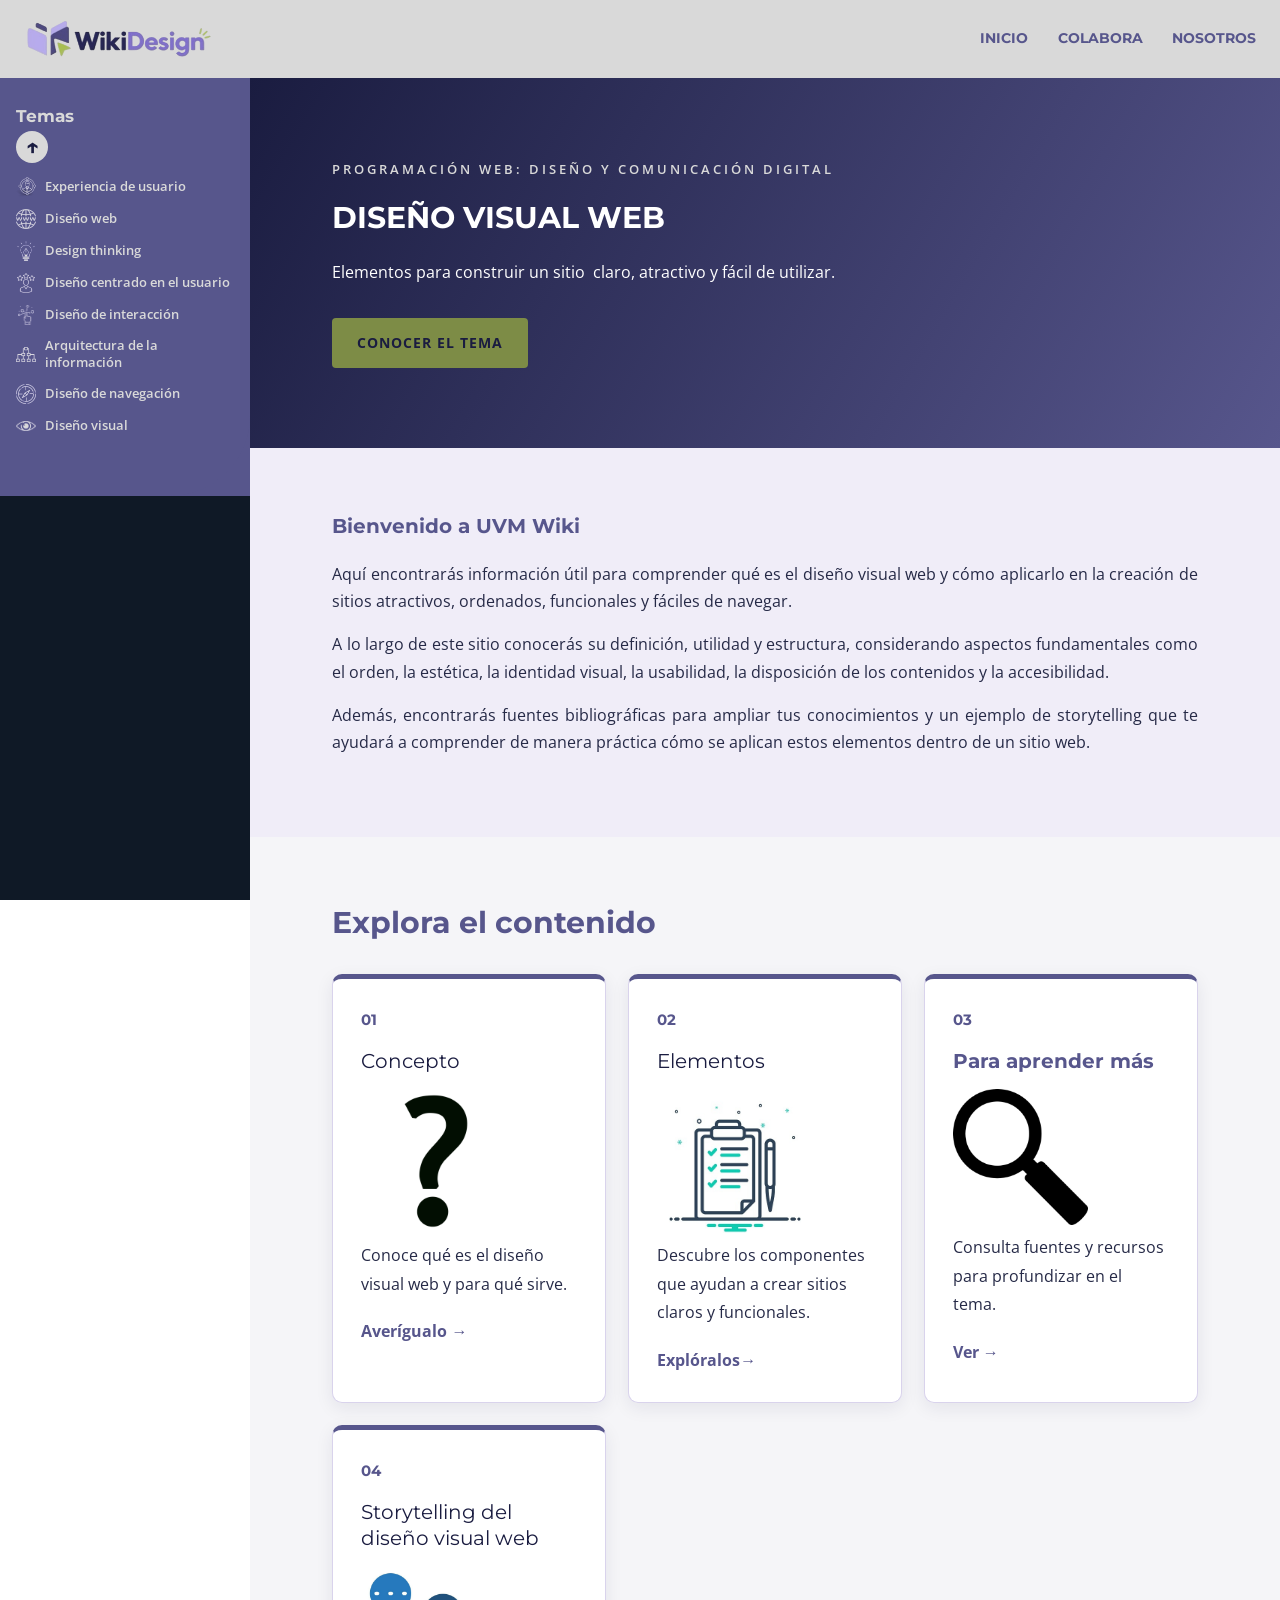
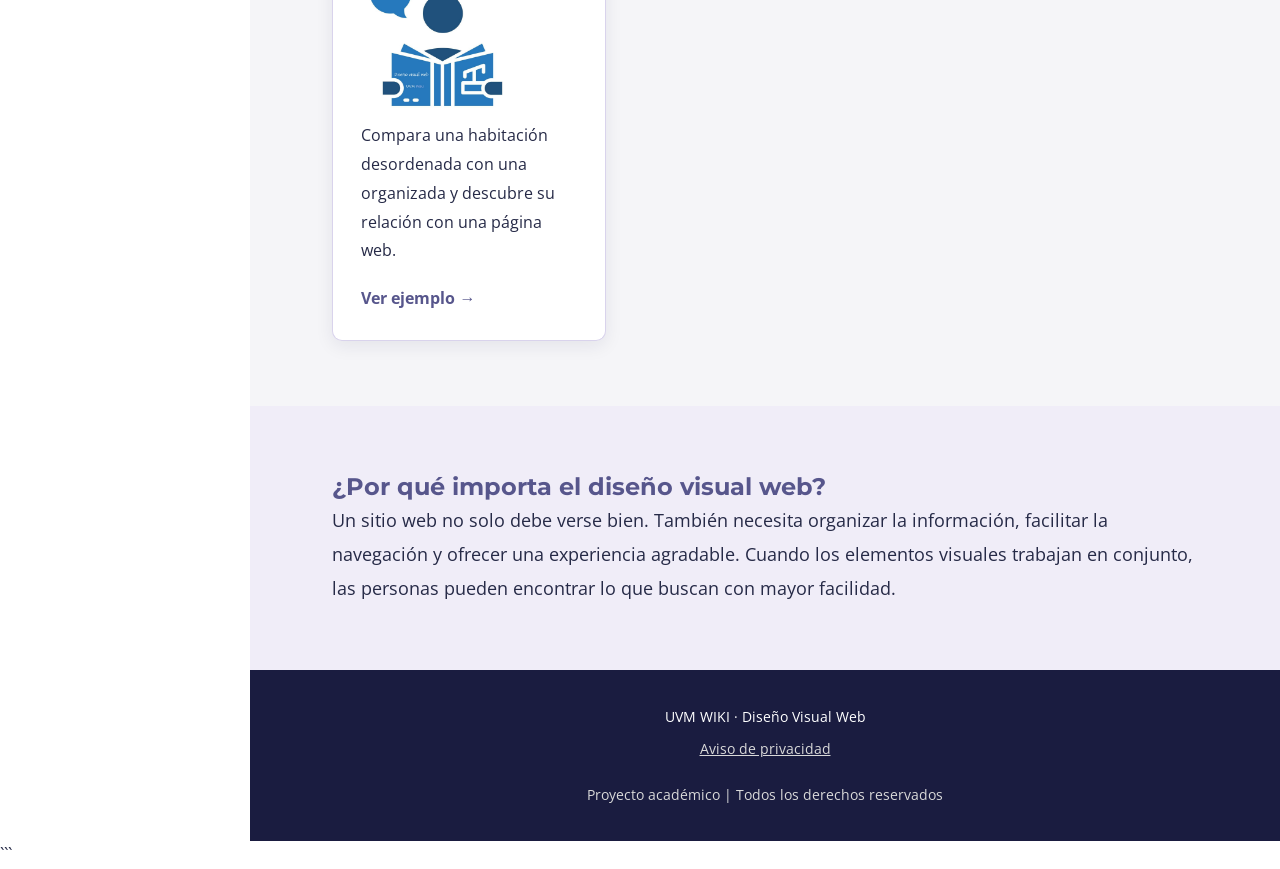
==== commit 8ad92fe8: "Update index.html" ====
--- a/index.html
+++ b/index.html
@@ -35,8 +35,7 @@
 <body>
     <header class="barra-superior">
   <a class="marca" href="index.html" aria-label="WikiDesign, ir al inicio">
-    <img src="assets/logo-principal.png" alt="WikiDesign" style="display:block;width:190px;max-width:100%;height:auto;min-height:1px;object-fit:contain;">
-  </a>
+<img src="logo-principal.png" alt="WikiDesign">  </a>
   <nav aria-label="Navegación principal">
     <a href="https://uvmwiki.dreamhosters.com/index.html">Inicio</a>
     <a href="https://uvmwiki.dreamhosters.com/colabora/">Colabora</a>
